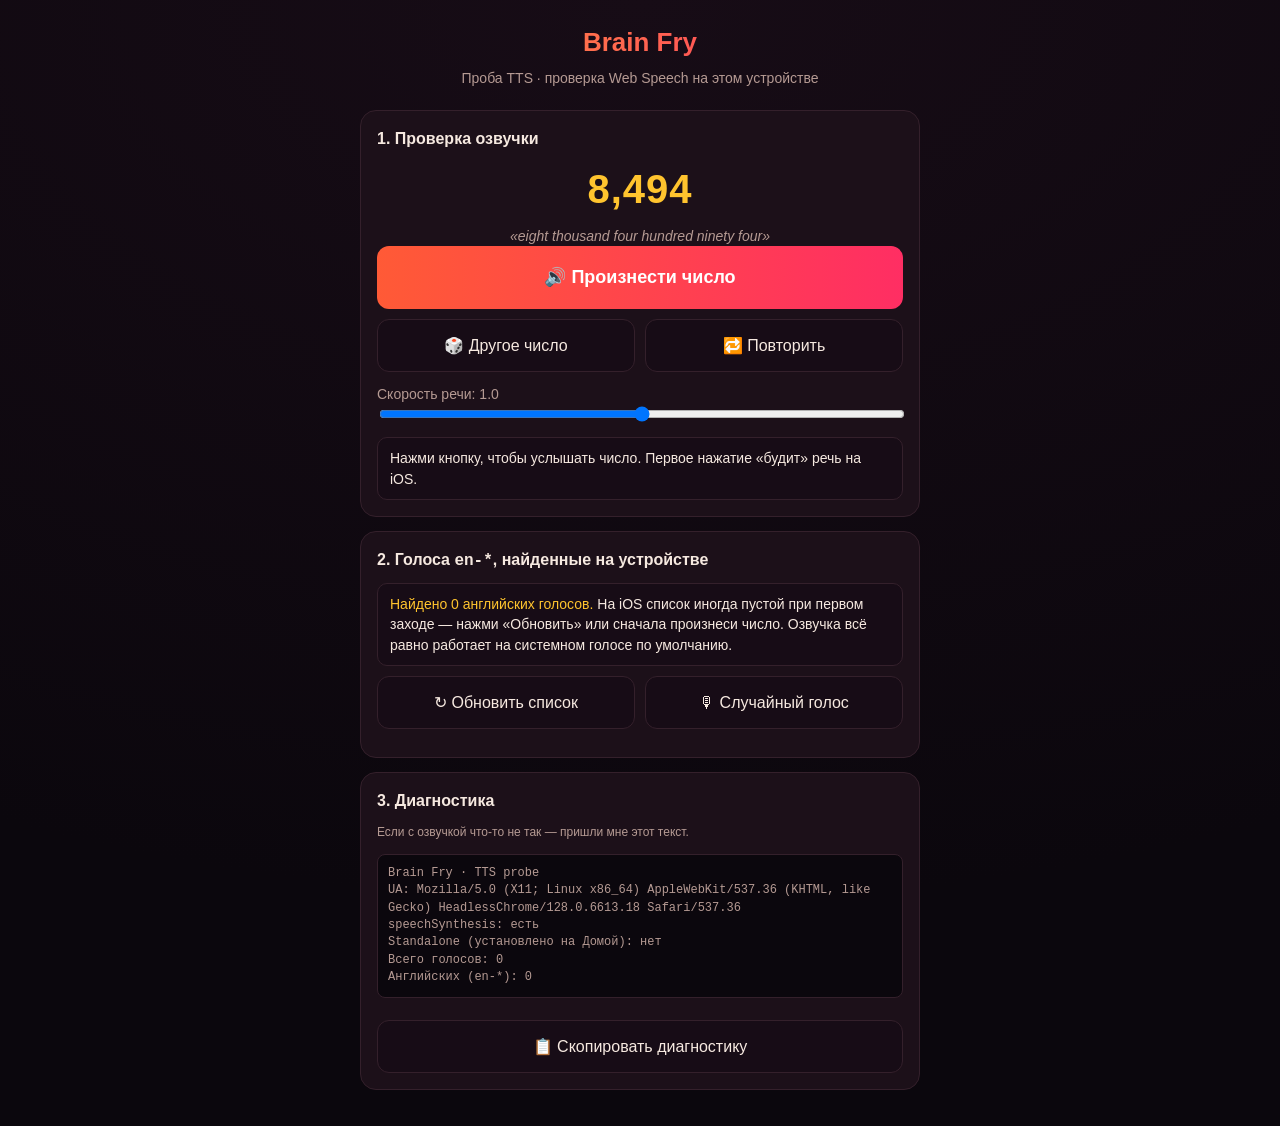
==== index.html @ 61858d89 "TTS probe: voice diagnostics + test number playback Co-Authored-By: Claude Opus 4.8 <noreply@anthrop" ====
<!DOCTYPE html>
<html lang="ru">
<head>
  <meta charset="utf-8" />
  <meta name="viewport" content="width=device-width, initial-scale=1, viewport-fit=cover, maximum-scale=1" />
  <meta name="apple-mobile-web-app-capable" content="yes" />
  <meta name="apple-mobile-web-app-status-bar-style" content="black-translucent" />
  <title>Brain Fry — проба TTS</title>
  <style>
    :root {
      --bg: #0b070d;
      --bg2: #170c16;
      --card: #1c1019;
      --text: #f6e9e0;
      --muted: #b59a93;
      --accent: #ff5a36;
      --accent2: #ff2e63;
      --good: #36d399;
      --warn: #ffc42e;
      --line: #34202b;
    }
    * { box-sizing: border-box; -webkit-tap-highlight-color: transparent; }
    html, body { margin: 0; padding: 0; }
    body {
      font-family: -apple-system, BlinkMacSystemFont, "Segoe UI", Roboto, sans-serif;
      background: radial-gradient(120% 80% at 50% 0%, var(--bg2), var(--bg));
      color: var(--text);
      min-height: 100vh;
      padding: env(safe-area-inset-top) 16px calc(env(safe-area-inset-bottom) + 24px);
      line-height: 1.45;
    }
    .wrap { max-width: 560px; margin: 0 auto; }
    header { text-align: center; padding: 24px 0 8px; }
    header h1 {
      font-size: 26px; margin: 0;
      background: linear-gradient(90deg, #ff9a3d, #ff2e63);
      -webkit-background-clip: text; background-clip: text; color: transparent;
    }
    header p { color: var(--muted); margin: 6px 0 0; font-size: 14px; }
    .card {
      background: var(--card);
      border: 1px solid var(--line);
      border-radius: 16px;
      padding: 16px;
      margin: 14px 0;
    }
    h2 { font-size: 16px; margin: 0 0 10px; }
    button {
      font: inherit;
      color: var(--text);
      background: var(--bg2);
      border: 1px solid var(--line);
      border-radius: 12px;
      padding: 14px 16px;
      cursor: pointer;
      touch-action: manipulation;
    }
    button:active { transform: translateY(1px); }
    .btn-primary {
      width: 100%;
      font-size: 18px;
      font-weight: 600;
      background: linear-gradient(90deg, var(--accent), var(--accent2));
      border: none;
      color: #fff;
      padding: 18px;
    }
    .row { display: flex; gap: 10px; flex-wrap: wrap; margin-top: 10px; }
    .row button { flex: 1; min-width: 120px; }
    .big-number {
      text-align: center;
      font-size: 40px;
      font-weight: 700;
      letter-spacing: 1px;
      margin: 8px 0;
      color: var(--warn);
    }
    .spoken {
      text-align: center; color: var(--muted); font-size: 14px;
      min-height: 20px; font-style: italic;
    }
    .status {
      font-size: 14px; padding: 10px 12px; border-radius: 10px;
      background: var(--bg2); border: 1px solid var(--line); margin-top: 10px;
      word-break: break-word;
    }
    .ok { color: var(--good); }
    .bad { color: var(--accent2); }
    .warnc { color: var(--warn); }
    ul.voices { list-style: none; margin: 8px 0 0; padding: 0; }
    ul.voices li {
      padding: 8px 10px; border-bottom: 1px solid var(--line);
      font-size: 14px; display: flex; justify-content: space-between; gap: 8px;
    }
    ul.voices li:last-child { border-bottom: none; }
    .vname { font-weight: 600; }
    .vmeta { color: var(--muted); font-size: 12px; text-align: right; }
    .pill {
      display: inline-block; font-size: 11px; padding: 2px 8px; border-radius: 999px;
      background: var(--bg); border: 1px solid var(--line); color: var(--muted); margin-left: 6px;
    }
    .pill.def { color: var(--good); border-color: var(--good); }
    label.field { display: block; margin-top: 12px; font-size: 14px; color: var(--muted); }
    input[type=range] { width: 100%; }
    .small { font-size: 12px; color: var(--muted); }
    pre {
      white-space: pre-wrap; word-break: break-word; font-size: 12px;
      background: var(--bg); padding: 10px; border-radius: 8px; border: 1px solid var(--line);
      color: var(--muted); max-height: 220px; overflow: auto;
    }
  </style>
</head>
<body>
  <div class="wrap">
    <header>
      <h1>Brain Fry</h1>
      <p>Проба TTS · проверка Web Speech на этом устройстве</p>
    </header>

    <div class="card">
      <h2>1. Проверка озвучки</h2>
      <div class="big-number" id="num">—</div>
      <div class="spoken" id="spoken"></div>
      <button class="btn-primary" id="speakBtn">🔊 Произнести число</button>
      <div class="row">
        <button id="newBtn">🎲 Другое число</button>
        <button id="repeatBtn">🔁 Повторить</button>
      </div>
      <label class="field">Скорость речи: <span id="rateVal">1.0</span>
        <input type="range" id="rate" min="0.5" max="1.5" step="0.1" value="1.0" />
      </label>
      <div class="status" id="speakStatus">Нажми кнопку, чтобы услышать число. Первое нажатие «будит» речь на iOS.</div>
    </div>

    <div class="card">
      <h2>2. Голоса <code>en-*</code>, найденные на устройстве</h2>
      <div class="status" id="voiceSummary">Загружаю список голосов…</div>
      <ul class="voices" id="voiceList"></ul>
      <div class="row">
        <button id="reloadVoices">↻ Обновить список</button>
        <button id="randomVoice">🎙 Случайный голос</button>
      </div>
      <p class="small" id="randomNote"></p>
    </div>

    <div class="card">
      <h2>3. Диагностика</h2>
      <p class="small">Если с озвучкой что-то не так — пришли мне этот текст.</p>
      <pre id="diag">собираю…</pre>
      <button id="copyDiag" style="width:100%; margin-top:10px;">📋 Скопировать диагностику</button>
    </div>
  </div>

  <script>
  (function () {
    "use strict";

    var synth = window.speechSynthesis;
    var supported = !!synth && typeof SpeechSynthesisUtterance !== "undefined";

    var el = function (id) { return document.getElementById(id); };
    var numEl = el("num"), spokenEl = el("spoken"), speakStatus = el("speakStatus");
    var voiceList = el("voiceList"), voiceSummary = el("voiceSummary");
    var diagEl = el("diag"), randomNoteEl = el("randomNote");
    var rateInput = el("rate"), rateVal = el("rateVal");

    var currentNumber = null;
    var currentText = "";
    var chosenVoice = null;       // null = системный дефолт
    var useRandomVoice = false;
    var voices = [];
    var resumeTimer = null;

    // ---------- число -> английские слова (минимальная версия для пробы) ----------
    var ONES = ["zero","one","two","three","four","five","six","seven","eight","nine","ten",
      "eleven","twelve","thirteen","fourteen","fifteen","sixteen","seventeen","eighteen","nineteen"];
    var TENS = ["","","twenty","thirty","forty","fifty","sixty","seventy","eighty","ninety"];

    function under1000(n) {
      var w = [];
      if (n >= 100) { w.push(ONES[Math.floor(n / 100)], "hundred"); n %= 100; }
      if (n >= 20) { w.push(TENS[Math.floor(n / 10)]); if (n % 10) w.push(ONES[n % 10]); }
      else if (n > 0) { w.push(ONES[n]); }
      return w.join(" ");
    }
    function numberToWords(n) {
      if (n === 0) return "zero";
      var parts = [];
      var scales = [["million", 1000000], ["thousand", 1000]];
      for (var i = 0; i < scales.length; i++) {
        var div = scales[i][1];
        if (n >= div) {
          parts.push(under1000(Math.floor(n / div)) + " " + scales[i][0]);
          n %= div;
        }
      }
      if (n > 0) parts.push(under1000(n));
      return parts.join(" ");
    }

    function newNumber() {
      // случайное 3–6-значное число для пробы
      var digits = 3 + Math.floor(Math.random() * 4);
      var min = Math.pow(10, digits - 1);
      var max = Math.pow(10, digits) - 1;
      currentNumber = min + Math.floor(Math.random() * (max - min + 1));
      currentText = numberToWords(currentNumber);
      numEl.textContent = currentNumber.toLocaleString("en-US");
      spokenEl.textContent = "«" + currentText + "»";
    }

    // ---------- голоса ----------
    function loadVoices() {
      var all = synth ? synth.getVoices() : [];
      voices = all.filter(function (v) { return /^en(-|_|$)/i.test(v.lang); });
      renderVoices(all.length);
      updateDiag(all);
    }

    function renderVoices(totalCount) {
      voiceList.innerHTML = "";
      if (!supported) {
        voiceSummary.innerHTML = '<span class="bad">Web Speech API не поддерживается этим браузером.</span>';
        return;
      }
      if (voices.length === 0) {
        voiceSummary.innerHTML = '<span class="warnc">Найдено 0 английских голосов'
          + (totalCount ? " (всего голосов: " + totalCount + ")" : "")
          + '.</span> На iOS список иногда пустой при первом заходе — нажми «Обновить» или сначала произнеси число. Озвучка всё равно работает на системном голосе по умолчанию.';
        return;
      }
      voiceSummary.innerHTML = '<span class="ok">Найдено английских голосов: ' + voices.length + '</span> (всего: ' + totalCount + ').';
      voices.forEach(function (v) {
        var li = document.createElement("li");
        var left = document.createElement("div");
        left.innerHTML = '<span class="vname">' + v.name + '</span>'
          + (v.default ? '<span class="pill def">по умолчанию</span>' : '')
          + (v.localService ? '' : '<span class="pill">сетевой</span>');
        var right = document.createElement("div");
        right.className = "vmeta";
        right.textContent = v.lang;
        li.appendChild(left); li.appendChild(right);
        li.addEventListener("click", function () {
          chosenVoice = v; useRandomVoice = false;
          randomNoteEl.textContent = "Выбран голос: " + v.name + ". Нажми «Произнести число».";
        });
        voiceList.appendChild(li);
      });
    }

    function pickRandomVoice() {
      if (voices.length > 1) {
        chosenVoice = voices[Math.floor(Math.random() * voices.length)];
        useRandomVoice = true;
        randomNoteEl.innerHTML = '<span class="ok">Случайный голос: ' + chosenVoice.name + '</span>';
      } else {
        chosenVoice = null;
        randomNoteEl.innerHTML = '<span class="warnc">Голосов ≤ 1 — фолбэк на системный по умолчанию (так и задумано для iOS).</span>';
      }
    }

    // ---------- речь с обходами iOS ----------
    function speak(text) {
      if (!supported) { speakStatus.innerHTML = '<span class="bad">Web Speech не поддерживается.</span>'; return; }
      try { synth.cancel(); } catch (e) {}

      var u = new SpeechSynthesisUtterance(text);
      u.lang = (chosenVoice && chosenVoice.lang) || "en-US";
      u.rate = parseFloat(rateInput.value) || 1.0;
      if (chosenVoice) u.voice = chosenVoice;

      u.onstart = function () {
        speakStatus.innerHTML = '<span class="ok">▶ Говорю…</span> голос: '
          + (u.voice ? u.voice.name : "системный по умолчанию") + ', скорость ' + u.rate.toFixed(1);
        startResumeKeepalive();
      };
      u.onend = function () {
        speakStatus.innerHTML = '<span class="ok">✓ Озвучка прошла.</span> Слышно? Тогда главный риск §10 закрыт 🎉';
        stopResumeKeepalive();
      };
      u.onerror = function (ev) {
        speakStatus.innerHTML = '<span class="bad">Ошибка озвучки: ' + (ev.error || "неизвестно") + '</span>';
        stopResumeKeepalive();
      };

      synth.speak(u);

      // на iOS иногда speak() молчит, если голоса ещё не догрузились — мягкая повторная попытка
      setTimeout(function () {
        if (!synth.speaking && !synth.pending) {
          loadVoices();
        }
      }, 300);
    }

    function startResumeKeepalive() {
      stopResumeKeepalive();
      resumeTimer = setInterval(function () {
        if (synth.speaking) { try { synth.resume(); } catch (e) {} }
        else { stopResumeKeepalive(); }
      }, 4000);
    }
    function stopResumeKeepalive() {
      if (resumeTimer) { clearInterval(resumeTimer); resumeTimer = null; }
    }

    // ---------- диагностика ----------
    function updateDiag(all) {
      var lines = [];
      lines.push("Brain Fry · TTS probe");
      lines.push("UA: " + navigator.userAgent);
      lines.push("speechSynthesis: " + (supported ? "есть" : "НЕТ"));
      lines.push("Standalone (установлено на Домой): " + (window.navigator.standalone === true ? "да" : "нет"));
      lines.push("Всего голосов: " + (all ? all.length : 0));
      lines.push("Английских (en-*): " + voices.length);
      voices.forEach(function (v) {
        lines.push("  • " + v.name + " [" + v.lang + "]"
          + (v.default ? " default" : "") + (v.localService ? " local" : " network"));
      });
      diagEl.textContent = lines.join("\n");
    }

    // ---------- события ----------
    el("speakBtn").addEventListener("click", function () {
      if (currentNumber === null) newNumber();
      if (useRandomVoice) pickRandomVoice();
      speak(currentText);
    });
    el("newBtn").addEventListener("click", function () {
      newNumber();
      if (useRandomVoice) pickRandomVoice();
      speak(currentText);
    });
    el("repeatBtn").addEventListener("click", function () {
      if (currentNumber === null) newNumber();
      speak(currentText);
    });
    el("reloadVoices").addEventListener("click", loadVoices);
    el("randomVoice").addEventListener("click", function () {
      pickRandomVoice();
      if (currentNumber === null) newNumber();
      speak(currentText);
    });
    rateInput.addEventListener("input", function () { rateVal.textContent = parseFloat(rateInput.value).toFixed(1); });
    el("copyDiag").addEventListener("click", function () {
      var t = diagEl.textContent;
      if (navigator.clipboard && navigator.clipboard.writeText) {
        navigator.clipboard.writeText(t).then(function () {
          el("copyDiag").textContent = "✓ Скопировано";
          setTimeout(function () { el("copyDiag").textContent = "📋 Скопировать диагностику"; }, 1500);
        });
      }
    });

    // обрыв в фоне — сбрасываем речь (§4.2)
    document.addEventListener("visibilitychange", function () {
      if (document.hidden) { try { synth.cancel(); } catch (e) {} stopResumeKeepalive(); }
    });

    // голоса приходят асинхронно — ждём voiceschanged (§4.2)
    if (supported && typeof synth.onvoiceschanged !== "undefined") {
      synth.onvoiceschanged = loadVoices;
    }

    newNumber();
    loadVoices();
    // несколько отложенных попыток — iOS любит отдавать голоса не сразу
    setTimeout(loadVoices, 250);
    setTimeout(loadVoices, 1000);
    setTimeout(loadVoices, 2500);
  })();
  </script>
</body>
</html>
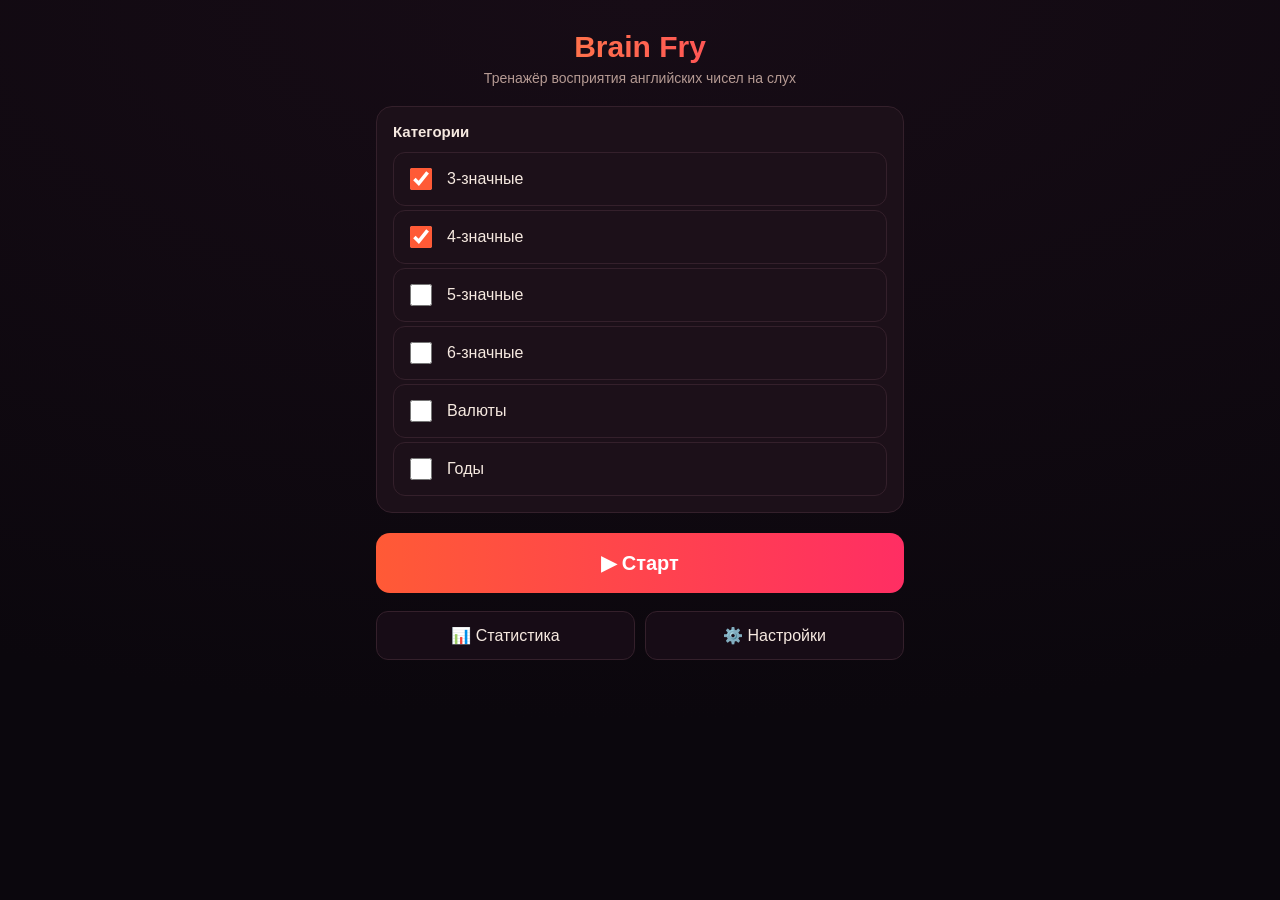
==== commit 4d6e960f: "Full v1 app: setup/session/stats/settings, generator, custom keypad, PWA + icons + service worker Co" ====
--- a/index.html
+++ b/index.html
@@ -2,373 +2,133 @@
 <html lang="ru">
 <head>
   <meta charset="utf-8" />
-  <meta name="viewport" content="width=device-width, initial-scale=1, viewport-fit=cover, maximum-scale=1" />
+  <meta name="viewport" content="width=device-width, initial-scale=1, viewport-fit=cover, maximum-scale=1, user-scalable=no" />
+  <meta name="theme-color" content="#0b070d" />
   <meta name="apple-mobile-web-app-capable" content="yes" />
+  <meta name="apple-mobile-web-app-title" content="Brain Fry" />
   <meta name="apple-mobile-web-app-status-bar-style" content="black-translucent" />
-  <title>Brain Fry — проба TTS</title>
-  <style>
-    :root {
-      --bg: #0b070d;
-      --bg2: #170c16;
-      --card: #1c1019;
-      --text: #f6e9e0;
-      --muted: #b59a93;
-      --accent: #ff5a36;
-      --accent2: #ff2e63;
-      --good: #36d399;
-      --warn: #ffc42e;
-      --line: #34202b;
-    }
-    * { box-sizing: border-box; -webkit-tap-highlight-color: transparent; }
-    html, body { margin: 0; padding: 0; }
-    body {
-      font-family: -apple-system, BlinkMacSystemFont, "Segoe UI", Roboto, sans-serif;
-      background: radial-gradient(120% 80% at 50% 0%, var(--bg2), var(--bg));
-      color: var(--text);
-      min-height: 100vh;
-      padding: env(safe-area-inset-top) 16px calc(env(safe-area-inset-bottom) + 24px);
-      line-height: 1.45;
-    }
-    .wrap { max-width: 560px; margin: 0 auto; }
-    header { text-align: center; padding: 24px 0 8px; }
-    header h1 {
-      font-size: 26px; margin: 0;
-      background: linear-gradient(90deg, #ff9a3d, #ff2e63);
-      -webkit-background-clip: text; background-clip: text; color: transparent;
-    }
-    header p { color: var(--muted); margin: 6px 0 0; font-size: 14px; }
-    .card {
-      background: var(--card);
-      border: 1px solid var(--line);
-      border-radius: 16px;
-      padding: 16px;
-      margin: 14px 0;
-    }
-    h2 { font-size: 16px; margin: 0 0 10px; }
-    button {
-      font: inherit;
-      color: var(--text);
-      background: var(--bg2);
-      border: 1px solid var(--line);
-      border-radius: 12px;
-      padding: 14px 16px;
-      cursor: pointer;
-      touch-action: manipulation;
-    }
-    button:active { transform: translateY(1px); }
-    .btn-primary {
-      width: 100%;
-      font-size: 18px;
-      font-weight: 600;
-      background: linear-gradient(90deg, var(--accent), var(--accent2));
-      border: none;
-      color: #fff;
-      padding: 18px;
-    }
-    .row { display: flex; gap: 10px; flex-wrap: wrap; margin-top: 10px; }
-    .row button { flex: 1; min-width: 120px; }
-    .big-number {
-      text-align: center;
-      font-size: 40px;
-      font-weight: 700;
-      letter-spacing: 1px;
-      margin: 8px 0;
-      color: var(--warn);
-    }
-    .spoken {
-      text-align: center; color: var(--muted); font-size: 14px;
-      min-height: 20px; font-style: italic;
-    }
-    .status {
-      font-size: 14px; padding: 10px 12px; border-radius: 10px;
-      background: var(--bg2); border: 1px solid var(--line); margin-top: 10px;
-      word-break: break-word;
-    }
-    .ok { color: var(--good); }
-    .bad { color: var(--accent2); }
-    .warnc { color: var(--warn); }
-    ul.voices { list-style: none; margin: 8px 0 0; padding: 0; }
-    ul.voices li {
-      padding: 8px 10px; border-bottom: 1px solid var(--line);
-      font-size: 14px; display: flex; justify-content: space-between; gap: 8px;
-    }
-    ul.voices li:last-child { border-bottom: none; }
-    .vname { font-weight: 600; }
-    .vmeta { color: var(--muted); font-size: 12px; text-align: right; }
-    .pill {
-      display: inline-block; font-size: 11px; padding: 2px 8px; border-radius: 999px;
-      background: var(--bg); border: 1px solid var(--line); color: var(--muted); margin-left: 6px;
-    }
-    .pill.def { color: var(--good); border-color: var(--good); }
-    label.field { display: block; margin-top: 12px; font-size: 14px; color: var(--muted); }
-    input[type=range] { width: 100%; }
-    .small { font-size: 12px; color: var(--muted); }
-    pre {
-      white-space: pre-wrap; word-break: break-word; font-size: 12px;
-      background: var(--bg); padding: 10px; border-radius: 8px; border: 1px solid var(--line);
-      color: var(--muted); max-height: 220px; overflow: auto;
-    }
-  </style>
+  <link rel="manifest" href="./manifest.webmanifest" />
+  <link rel="apple-touch-icon" href="./icons/icon-180.png" />
+  <link rel="icon" type="image/png" sizes="192x192" href="./icons/icon-192.png" />
+  <link rel="stylesheet" href="./css/app.css" />
+  <title>Brain Fry</title>
 </head>
 <body>
-  <div class="wrap">
-    <header>
+<div id="app">
+
+  <!-- ===================== SETUP ===================== -->
+  <section id="screen-setup" class="screen active">
+    <header class="brand">
       <h1>Brain Fry</h1>
-      <p>Проба TTS · проверка Web Speech на этом устройстве</p>
+      <p>Тренажёр восприятия английских чисел на слух</p>
     </header>
 
     <div class="card">
-      <h2>1. Проверка озвучки</h2>
-      <div class="big-number" id="num">—</div>
-      <div class="spoken" id="spoken"></div>
-      <button class="btn-primary" id="speakBtn">🔊 Произнести число</button>
+      <h2>Категории</h2>
+      <div id="cat-list" class="checks"></div>
+
+      <div id="currency-box" class="subbox hidden">
+        <button id="currency-toggle" class="link-btn" type="button">Какие валюты ▾</button>
+        <div id="currency-chips" class="chips hidden"></div>
+      </div>
+    </div>
+
+    <button id="start-btn" class="btn-primary">▶ Старт</button>
+    <p id="setup-hint" class="hint"></p>
+
+    <nav class="bottom-nav">
+      <button data-go="stats" class="nav-btn">📊 Статистика</button>
+      <button data-go="settings" class="nav-btn">⚙️ Настройки</button>
+    </nav>
+  </section>
+
+  <!-- ===================== SESSION ===================== -->
+  <section id="screen-session" class="screen">
+    <header class="session-top">
+      <button id="stop-btn" class="ghost-btn">■ Стоп</button>
+      <div id="progress" class="progress">0</div>
+      <div id="session-timer" class="progress muted">0:00</div>
+    </header>
+
+    <div class="listen-area">
+      <button id="repeat-btn" class="speaker" aria-label="Повторить">🔊</button>
+      <p class="listen-hint">Слушай число и введи его цифрами</p>
+      <div id="answer-display" class="answer-display">&nbsp;</div>
+      <div id="feedback" class="feedback">&nbsp;</div>
+    </div>
+
+    <div class="session-controls">
+      <button id="skip-btn" class="ghost-btn wide">⏭ Пропустить</button>
+    </div>
+
+    <div id="keypad" class="keypad"></div>
+  </section>
+
+  <!-- ===================== STATS ===================== -->
+  <section id="screen-stats" class="screen">
+    <header class="sub-header">
+      <button data-go="setup" class="back-btn">‹ Назад</button>
+      <h2>Статистика</h2>
+    </header>
+
+    <div class="period-tabs" id="period-tabs">
+      <button data-p="day" class="tab">День</button>
+      <button data-p="week" class="tab active">Неделя</button>
+      <button data-p="month" class="tab">Месяц</button>
+      <button data-p="all" class="tab">Всё время</button>
+    </div>
+
+    <div id="stats-body"></div>
+
+    <div class="card">
+      <h2>Данные</h2>
+      <p class="hint">Данные хранятся только в этом браузере. Чистка кэша или смена устройства = потеря. Делай экспорт.</p>
       <div class="row">
-        <button id="newBtn">🎲 Другое число</button>
-        <button id="repeatBtn">🔁 Повторить</button>
+        <button id="export-btn" class="ghost-btn">⬇ Экспорт JSON</button>
+        <button id="import-btn" class="ghost-btn">⬆ Импорт JSON</button>
       </div>
-      <label class="field">Скорость речи: <span id="rateVal">1.0</span>
-        <input type="range" id="rate" min="0.5" max="1.5" step="0.1" value="1.0" />
-      </label>
-      <div class="status" id="speakStatus">Нажми кнопку, чтобы услышать число. Первое нажатие «будит» речь на iOS.</div>
+      <input id="import-file" type="file" accept="application/json,.json" hidden />
+    </div>
+  </section>
+
+  <!-- ===================== SETTINGS ===================== -->
+  <section id="screen-settings" class="screen">
+    <header class="sub-header">
+      <button data-go="setup" class="back-btn">‹ Назад</button>
+      <h2>Настройки</h2>
+    </header>
+
+    <div class="card">
+      <h2>Скорость речи</h2>
+      <div id="rate-presets" class="chips"></div>
     </div>
 
     <div class="card">
-      <h2>2. Голоса <code>en-*</code>, найденные на устройстве</h2>
-      <div class="status" id="voiceSummary">Загружаю список голосов…</div>
-      <ul class="voices" id="voiceList"></ul>
-      <div class="row">
-        <button id="reloadVoices">↻ Обновить список</button>
-        <button id="randomVoice">🎙 Случайный голос</button>
-      </div>
-      <p class="small" id="randomNote"></p>
+      <h2>Голос</h2>
+      <div id="voice-modes" class="chips"></div>
+      <p class="hint">«Случайный» работает не на всех айфонах — если годных голосов мало, тихо берётся системный по умолчанию.</p>
     </div>
 
     <div class="card">
-      <h2>3. Диагностика</h2>
-      <p class="small">Если с озвучкой что-то не так — пришли мне этот текст.</p>
-      <pre id="diag">собираю…</pre>
-      <button id="copyDiag" style="width:100%; margin-top:10px;">📋 Скопировать диагностику</button>
+      <h2>Усложнитель</h2>
+      <label class="toggle-row">
+        <span>Обрамляющие фразы<br><small class="hint">Число вшивается в английскую фразу — вычленяй на слух</small></span>
+        <input type="checkbox" id="framing-toggle" />
+      </label>
     </div>
-  </div>
 
-  <script>
-  (function () {
-    "use strict";
+    <div class="card">
+      <h2>Голоса на этом устройстве <span class="hint">(диагностика)</span></h2>
+      <div id="voice-diag" class="voice-diag"></div>
+    </div>
 
-    var synth = window.speechSynthesis;
-    var supported = !!synth && typeof SpeechSynthesisUtterance !== "undefined";
+    <div class="card">
+      <button id="clear-btn" class="ghost-btn danger">🗑 Очистить всю статистику</button>
+    </div>
+  </section>
 
-    var el = function (id) { return document.getElementById(id); };
-    var numEl = el("num"), spokenEl = el("spoken"), speakStatus = el("speakStatus");
-    var voiceList = el("voiceList"), voiceSummary = el("voiceSummary");
-    var diagEl = el("diag"), randomNoteEl = el("randomNote");
-    var rateInput = el("rate"), rateVal = el("rateVal");
+</div>
 
-    var currentNumber = null;
-    var currentText = "";
-    var chosenVoice = null;       // null = системный дефолт
-    var useRandomVoice = false;
-    var voices = [];
-    var resumeTimer = null;
-
-    // ---------- число -> английские слова (минимальная версия для пробы) ----------
-    var ONES = ["zero","one","two","three","four","five","six","seven","eight","nine","ten",
-      "eleven","twelve","thirteen","fourteen","fifteen","sixteen","seventeen","eighteen","nineteen"];
-    var TENS = ["","","twenty","thirty","forty","fifty","sixty","seventy","eighty","ninety"];
-
-    function under1000(n) {
-      var w = [];
-      if (n >= 100) { w.push(ONES[Math.floor(n / 100)], "hundred"); n %= 100; }
-      if (n >= 20) { w.push(TENS[Math.floor(n / 10)]); if (n % 10) w.push(ONES[n % 10]); }
-      else if (n > 0) { w.push(ONES[n]); }
-      return w.join(" ");
-    }
-    function numberToWords(n) {
-      if (n === 0) return "zero";
-      var parts = [];
-      var scales = [["million", 1000000], ["thousand", 1000]];
-      for (var i = 0; i < scales.length; i++) {
-        var div = scales[i][1];
-        if (n >= div) {
-          parts.push(under1000(Math.floor(n / div)) + " " + scales[i][0]);
-          n %= div;
-        }
-      }
-      if (n > 0) parts.push(under1000(n));
-      return parts.join(" ");
-    }
-
-    function newNumber() {
-      // случайное 3–6-значное число для пробы
-      var digits = 3 + Math.floor(Math.random() * 4);
-      var min = Math.pow(10, digits - 1);
-      var max = Math.pow(10, digits) - 1;
-      currentNumber = min + Math.floor(Math.random() * (max - min + 1));
-      currentText = numberToWords(currentNumber);
-      numEl.textContent = currentNumber.toLocaleString("en-US");
-      spokenEl.textContent = "«" + currentText + "»";
-    }
-
-    // ---------- голоса ----------
-    function loadVoices() {
-      var all = synth ? synth.getVoices() : [];
-      voices = all.filter(function (v) { return /^en(-|_|$)/i.test(v.lang); });
-      renderVoices(all.length);
-      updateDiag(all);
-    }
-
-    function renderVoices(totalCount) {
-      voiceList.innerHTML = "";
-      if (!supported) {
-        voiceSummary.innerHTML = '<span class="bad">Web Speech API не поддерживается этим браузером.</span>';
-        return;
-      }
-      if (voices.length === 0) {
-        voiceSummary.innerHTML = '<span class="warnc">Найдено 0 английских голосов'
-          + (totalCount ? " (всего голосов: " + totalCount + ")" : "")
-          + '.</span> На iOS список иногда пустой при первом заходе — нажми «Обновить» или сначала произнеси число. Озвучка всё равно работает на системном голосе по умолчанию.';
-        return;
-      }
-      voiceSummary.innerHTML = '<span class="ok">Найдено английских голосов: ' + voices.length + '</span> (всего: ' + totalCount + ').';
-      voices.forEach(function (v) {
-        var li = document.createElement("li");
-        var left = document.createElement("div");
-        left.innerHTML = '<span class="vname">' + v.name + '</span>'
-          + (v.default ? '<span class="pill def">по умолчанию</span>' : '')
-          + (v.localService ? '' : '<span class="pill">сетевой</span>');
-        var right = document.createElement("div");
-        right.className = "vmeta";
-        right.textContent = v.lang;
-        li.appendChild(left); li.appendChild(right);
-        li.addEventListener("click", function () {
-          chosenVoice = v; useRandomVoice = false;
-          randomNoteEl.textContent = "Выбран голос: " + v.name + ". Нажми «Произнести число».";
-        });
-        voiceList.appendChild(li);
-      });
-    }
-
-    function pickRandomVoice() {
-      if (voices.length > 1) {
-        chosenVoice = voices[Math.floor(Math.random() * voices.length)];
-        useRandomVoice = true;
-        randomNoteEl.innerHTML = '<span class="ok">Случайный голос: ' + chosenVoice.name + '</span>';
-      } else {
-        chosenVoice = null;
-        randomNoteEl.innerHTML = '<span class="warnc">Голосов ≤ 1 — фолбэк на системный по умолчанию (так и задумано для iOS).</span>';
-      }
-    }
-
-    // ---------- речь с обходами iOS ----------
-    function speak(text) {
-      if (!supported) { speakStatus.innerHTML = '<span class="bad">Web Speech не поддерживается.</span>'; return; }
-      try { synth.cancel(); } catch (e) {}
-
-      var u = new SpeechSynthesisUtterance(text);
-      u.lang = (chosenVoice && chosenVoice.lang) || "en-US";
-      u.rate = parseFloat(rateInput.value) || 1.0;
-      if (chosenVoice) u.voice = chosenVoice;
-
-      u.onstart = function () {
-        speakStatus.innerHTML = '<span class="ok">▶ Говорю…</span> голос: '
-          + (u.voice ? u.voice.name : "системный по умолчанию") + ', скорость ' + u.rate.toFixed(1);
-        startResumeKeepalive();
-      };
-      u.onend = function () {
-        speakStatus.innerHTML = '<span class="ok">✓ Озвучка прошла.</span> Слышно? Тогда главный риск §10 закрыт 🎉';
-        stopResumeKeepalive();
-      };
-      u.onerror = function (ev) {
-        speakStatus.innerHTML = '<span class="bad">Ошибка озвучки: ' + (ev.error || "неизвестно") + '</span>';
-        stopResumeKeepalive();
-      };
-
-      synth.speak(u);
-
-      // на iOS иногда speak() молчит, если голоса ещё не догрузились — мягкая повторная попытка
-      setTimeout(function () {
-        if (!synth.speaking && !synth.pending) {
-          loadVoices();
-        }
-      }, 300);
-    }
-
-    function startResumeKeepalive() {
-      stopResumeKeepalive();
-      resumeTimer = setInterval(function () {
-        if (synth.speaking) { try { synth.resume(); } catch (e) {} }
-        else { stopResumeKeepalive(); }
-      }, 4000);
-    }
-    function stopResumeKeepalive() {
-      if (resumeTimer) { clearInterval(resumeTimer); resumeTimer = null; }
-    }
-
-    // ---------- диагностика ----------
-    function updateDiag(all) {
-      var lines = [];
-      lines.push("Brain Fry · TTS probe");
-      lines.push("UA: " + navigator.userAgent);
-      lines.push("speechSynthesis: " + (supported ? "есть" : "НЕТ"));
-      lines.push("Standalone (установлено на Домой): " + (window.navigator.standalone === true ? "да" : "нет"));
-      lines.push("Всего голосов: " + (all ? all.length : 0));
-      lines.push("Английских (en-*): " + voices.length);
-      voices.forEach(function (v) {
-        lines.push("  • " + v.name + " [" + v.lang + "]"
-          + (v.default ? " default" : "") + (v.localService ? " local" : " network"));
-      });
-      diagEl.textContent = lines.join("\n");
-    }
-
-    // ---------- события ----------
-    el("speakBtn").addEventListener("click", function () {
-      if (currentNumber === null) newNumber();
-      if (useRandomVoice) pickRandomVoice();
-      speak(currentText);
-    });
-    el("newBtn").addEventListener("click", function () {
-      newNumber();
-      if (useRandomVoice) pickRandomVoice();
-      speak(currentText);
-    });
-    el("repeatBtn").addEventListener("click", function () {
-      if (currentNumber === null) newNumber();
-      speak(currentText);
-    });
-    el("reloadVoices").addEventListener("click", loadVoices);
-    el("randomVoice").addEventListener("click", function () {
-      pickRandomVoice();
-      if (currentNumber === null) newNumber();
-      speak(currentText);
-    });
-    rateInput.addEventListener("input", function () { rateVal.textContent = parseFloat(rateInput.value).toFixed(1); });
-    el("copyDiag").addEventListener("click", function () {
-      var t = diagEl.textContent;
-      if (navigator.clipboard && navigator.clipboard.writeText) {
-        navigator.clipboard.writeText(t).then(function () {
-          el("copyDiag").textContent = "✓ Скопировано";
-          setTimeout(function () { el("copyDiag").textContent = "📋 Скопировать диагностику"; }, 1500);
-        });
-      }
-    });
-
-    // обрыв в фоне — сбрасываем речь (§4.2)
-    document.addEventListener("visibilitychange", function () {
-      if (document.hidden) { try { synth.cancel(); } catch (e) {} stopResumeKeepalive(); }
-    });
-
-    // голоса приходят асинхронно — ждём voiceschanged (§4.2)
-    if (supported && typeof synth.onvoiceschanged !== "undefined") {
-      synth.onvoiceschanged = loadVoices;
-    }
-
-    newNumber();
-    loadVoices();
-    // несколько отложенных попыток — iOS любит отдавать голоса не сразу
-    setTimeout(loadVoices, 250);
-    setTimeout(loadVoices, 1000);
-    setTimeout(loadVoices, 2500);
-  })();
-  </script>
+<script type="module" src="./js/app.js"></script>
 </body>
 </html>
--- a/css/app.css
+++ b/css/app.css
@@ -0,0 +1,157 @@
+:root {
+  --bg: #0b070d;
+  --bg2: #170c16;
+  --card: #1c1019;
+  --text: #f6e9e0;
+  --muted: #b59a93;
+  --accent: #ff5a36;
+  --accent2: #ff2e63;
+  --amber: #ffc42e;
+  --good: #36d399;
+  --bad: #ff2e63;
+  --line: #34202b;
+}
+* { box-sizing: border-box; -webkit-tap-highlight-color: transparent; }
+html, body { margin: 0; padding: 0; height: 100%; }
+body {
+  font-family: -apple-system, BlinkMacSystemFont, "Segoe UI", Roboto, sans-serif;
+  background: radial-gradient(120% 80% at 50% 0%, var(--bg2), var(--bg));
+  color: var(--text);
+  min-height: 100%;
+  -webkit-user-select: none; user-select: none;
+}
+#app {
+  max-width: 560px; margin: 0 auto;
+  padding: calc(env(safe-area-inset-top) + 8px) 16px calc(env(safe-area-inset-bottom) + 24px);
+}
+
+/* экраны */
+.screen { display: none; }
+.screen.active { display: block; animation: fade .2s ease; }
+@keyframes fade { from { opacity: 0; } to { opacity: 1; } }
+
+.brand { text-align: center; padding: 22px 0 6px; }
+.brand h1 {
+  font-size: 30px; margin: 0;
+  background: linear-gradient(90deg, #ff9a3d, #ff2e63);
+  -webkit-background-clip: text; background-clip: text; color: transparent;
+}
+.brand p { color: var(--muted); margin: 6px 0 0; font-size: 14px; }
+
+.sub-header, .session-top { display: flex; align-items: center; gap: 12px; padding: 10px 0; }
+.sub-header h2 { font-size: 18px; margin: 0; }
+.session-top { justify-content: space-between; }
+
+.card {
+  background: var(--card); border: 1px solid var(--line);
+  border-radius: 16px; padding: 16px; margin: 14px 0;
+}
+.card h2 { font-size: 15px; margin: 0 0 12px; }
+.hint { color: var(--muted); font-size: 13px; }
+small.hint { font-size: 12px; }
+
+/* кнопки */
+button { font: inherit; color: var(--text); cursor: pointer; touch-action: manipulation; }
+button:active { transform: translateY(1px); }
+.btn-primary {
+  width: 100%; font-size: 20px; font-weight: 700; color: #fff;
+  background: linear-gradient(90deg, var(--accent), var(--accent2));
+  border: none; border-radius: 14px; padding: 18px; margin-top: 6px;
+}
+.btn-primary:disabled { opacity: .4; }
+.ghost-btn {
+  background: var(--bg2); border: 1px solid var(--line); border-radius: 12px;
+  padding: 12px 16px; color: var(--text);
+}
+.ghost-btn.wide { width: 100%; }
+.ghost-btn.danger { color: var(--bad); border-color: var(--bad); width: 100%; }
+.back-btn, .link-btn { background: none; border: none; color: var(--accent); padding: 4px 0; font-size: 15px; }
+.nav-btn { flex: 1; background: var(--bg2); border: 1px solid var(--line); border-radius: 12px; padding: 14px; }
+.bottom-nav { display: flex; gap: 10px; margin-top: 18px; }
+
+/* setup */
+.checks { display: grid; gap: 4px; }
+.check-row {
+  display: flex; align-items: center; gap: 12px; padding: 12px;
+  border: 1px solid var(--line); border-radius: 12px; font-size: 16px;
+}
+.check-row input { width: 22px; height: 22px; accent-color: var(--accent); }
+.subbox { margin-top: 12px; }
+.chips { display: flex; flex-wrap: wrap; gap: 8px; margin-top: 8px; }
+.chip {
+  background: var(--bg2); border: 1px solid var(--line); border-radius: 999px;
+  padding: 9px 14px; font-size: 14px; color: var(--muted);
+}
+.chip.on { background: linear-gradient(90deg, var(--accent), var(--accent2)); color: #fff; border-color: transparent; }
+.hidden { display: none; }
+
+/* session */
+.listen-area { text-align: center; padding: 18px 0 8px; }
+.speaker {
+  width: 110px; height: 110px; border-radius: 50%; font-size: 46px;
+  background: linear-gradient(160deg, var(--accent), var(--accent2));
+  border: none; color: #fff; box-shadow: 0 8px 30px rgba(255,90,54,.35);
+}
+.listen-hint { color: var(--muted); font-size: 14px; margin: 14px 0 8px; }
+.answer-display {
+  font-size: 38px; font-weight: 700; letter-spacing: 1px; min-height: 46px;
+  color: var(--amber); word-break: break-all;
+}
+.feedback { min-height: 22px; font-size: 16px; font-weight: 600; margin-top: 4px; }
+.feedback.good { color: var(--good); }
+.feedback.bad { color: var(--bad); }
+.feedback.skip { color: var(--amber); }
+.session-controls { margin: 6px 0 14px; }
+.shake { animation: shake .35s; }
+@keyframes shake { 0%,100%{transform:translateX(0)} 20%{transform:translateX(-9px)} 40%{transform:translateX(8px)} 60%{transform:translateX(-6px)} 80%{transform:translateX(4px)} }
+
+.progress { font-size: 20px; font-weight: 700; min-width: 44px; text-align: center; }
+.progress.muted { color: var(--muted); font-weight: 500; }
+
+/* keypad */
+.keypad { display: grid; grid-template-columns: repeat(3, 1fr); gap: 10px; }
+.key {
+  background: var(--bg2); border: 1px solid var(--line); border-radius: 14px;
+  font-size: 26px; font-weight: 600; padding: 18px 0; color: var(--text);
+}
+.key-back { color: var(--muted); }
+.key-submit {
+  grid-column: 1 / -1; font-size: 19px; font-weight: 700; color: #fff;
+  background: linear-gradient(90deg, var(--accent), var(--accent2)); border: none;
+}
+.keypad.no-dot .key-dot { opacity: .3; }
+
+/* stats */
+.period-tabs { display: flex; gap: 6px; margin: 8px 0; }
+.tab { flex: 1; background: var(--bg2); border: 1px solid var(--line); border-radius: 10px; padding: 10px 4px; font-size: 13px; color: var(--muted); }
+.tab.active { background: var(--card); color: var(--text); border-color: var(--accent); }
+.metrics { display: grid; grid-template-columns: repeat(3, 1fr); gap: 12px; }
+.metric { text-align: center; }
+.metric-val { font-size: 22px; font-weight: 700; color: var(--amber); }
+.metric-label { font-size: 11px; color: var(--muted); margin-top: 2px; }
+.bar-row { display: flex; align-items: center; gap: 10px; margin: 8px 0; font-size: 13px; }
+.bar-label { width: 78px; flex-shrink: 0; }
+.bar-track { flex: 1; height: 10px; background: var(--bg2); border-radius: 999px; overflow: hidden; }
+.bar-fill { display: block; height: 100%; background: linear-gradient(90deg, var(--accent), var(--accent2)); }
+.bar-val { width: 64px; text-align: right; flex-shrink: 0; }
+.weak { margin-top: 12px; padding: 10px; background: var(--bg2); border-radius: 10px; font-size: 14px; }
+.trend { width: 100%; height: auto; }
+.row { display: flex; gap: 10px; }
+.row .ghost-btn { flex: 1; }
+
+/* settings */
+.toggle-row { display: flex; align-items: center; justify-content: space-between; gap: 14px; }
+.toggle-row input { width: 50px; height: 30px; accent-color: var(--accent); }
+.voice-diag { max-height: 260px; overflow: auto; }
+.vrow { display: flex; justify-content: space-between; padding: 7px 2px; border-bottom: 1px solid var(--line); font-size: 13px; }
+.vrow.novelty { color: var(--muted); }
+
+/* toast */
+#toast {
+  position: fixed; left: 50%; bottom: calc(env(safe-area-inset-bottom) + 20px);
+  transform: translateX(-50%) translateY(20px);
+  background: #2a1620; border: 1px solid var(--line); color: var(--text);
+  padding: 12px 18px; border-radius: 12px; font-size: 14px; opacity: 0;
+  transition: all .25s ease; pointer-events: none; z-index: 50; max-width: 90%;
+}
+#toast.show { opacity: 1; transform: translateX(-50%) translateY(0); }
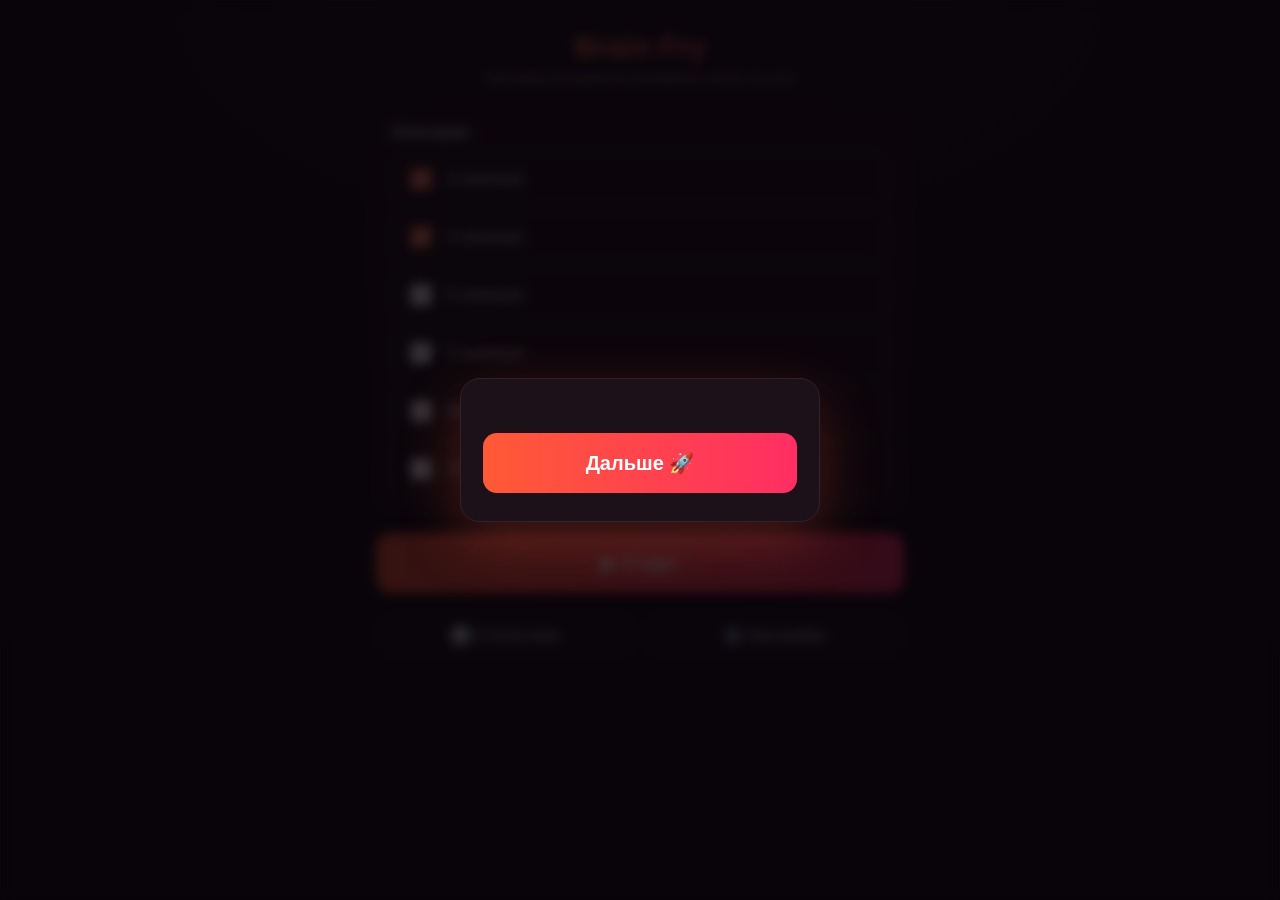
==== commit fc6b1472: "Daily goal (minutes) + random congratulation overlay; SW network-first so updates always reach the d" ====
--- a/index.html
+++ b/index.html
@@ -22,6 +22,8 @@
       <h1>Brain Fry</h1>
       <p>Тренажёр восприятия английских чисел на слух</p>
     </header>
+
+    <div id="goal-progress" class="goal-progress hidden"></div>
 
     <div class="card">
       <h2>Категории</h2>
@@ -53,6 +55,7 @@
     <div class="listen-area">
       <button id="repeat-btn" class="speaker" aria-label="Повторить">🔊</button>
       <p class="listen-hint">Слушай число и введи его цифрами</p>
+      <div id="session-rate" class="chips center" aria-label="Скорость речи"></div>
       <div id="answer-display" class="answer-display">&nbsp;</div>
       <div id="feedback" class="feedback">&nbsp;</div>
     </div>
@@ -110,6 +113,12 @@
     </div>
 
     <div class="card">
+      <h2>Цель на день</h2>
+      <div id="goal-presets" class="chips"></div>
+      <p class="hint">Суммируется время всех сессий за день. При достижении — поздравление.</p>
+    </div>
+
+    <div class="card">
       <h2>Усложнитель</h2>
       <label class="toggle-row">
         <span>Обрамляющие фразы<br><small class="hint">Число вшивается в английскую фразу — вычленяй на слух</small></span>
@@ -129,6 +138,14 @@
 
 </div>
 
+<!-- оверлей поздравления при достижении дневной цели -->
+<div id="congrats" class="congrats hidden">
+  <div class="congrats-card">
+    <div id="congrats-text" class="congrats-text"></div>
+    <button id="congrats-close" class="btn-primary">Дальше 🚀</button>
+  </div>
+</div>
+
 <script type="module" src="./js/app.js"></script>
 </body>
 </html>
--- a/css/app.css
+++ b/css/app.css
@@ -22,7 +22,12 @@
 }
 #app {
   max-width: 560px; margin: 0 auto;
-  padding: calc(env(safe-area-inset-top) + 8px) 16px calc(env(safe-area-inset-bottom) + 24px);
+  /* запас снизу, чтобы кнопки не уходили под плавающую адресную строку Safari */
+  padding: calc(env(safe-area-inset-top) + 8px) 16px calc(env(safe-area-inset-bottom) + 96px);
+}
+/* в установленном PWA адресной строки нет — убираем лишний запас */
+@media (display-mode: standalone) {
+  #app { padding-bottom: calc(env(safe-area-inset-bottom) + 24px); }
 }
 
 /* экраны */
@@ -78,10 +83,12 @@
 .check-row input { width: 22px; height: 22px; accent-color: var(--accent); }
 .subbox { margin-top: 12px; }
 .chips { display: flex; flex-wrap: wrap; gap: 8px; margin-top: 8px; }
+.chips.center { justify-content: center; margin: 4px 0 10px; }
 .chip {
   background: var(--bg2); border: 1px solid var(--line); border-radius: 999px;
   padding: 9px 14px; font-size: 14px; color: var(--muted);
 }
+.chip.small { padding: 6px 12px; font-size: 13px; }
 .chip.on { background: linear-gradient(90deg, var(--accent), var(--accent2)); color: #fff; border-color: transparent; }
 .hidden { display: none; }
 
@@ -146,6 +153,29 @@
 .vrow { display: flex; justify-content: space-between; padding: 7px 2px; border-bottom: 1px solid var(--line); font-size: 13px; }
 .vrow.novelty { color: var(--muted); }
 
+/* goal progress on setup */
+.goal-progress {
+  background: var(--card); border: 1px solid var(--line);
+  border-radius: 14px; padding: 12px 14px; margin: 12px 0 0;
+}
+.goal-line { display: flex; justify-content: space-between; font-size: 14px; margin-bottom: 8px; }
+.goal-track { height: 10px; background: var(--bg2); border-radius: 999px; overflow: hidden; }
+.goal-fill { display: block; height: 100%; background: linear-gradient(90deg, var(--accent), var(--amber)); transition: width .4s ease; }
+
+/* congrats overlay */
+.congrats {
+  position: fixed; inset: 0; z-index: 100;
+  background: rgba(8,4,9,.82); backdrop-filter: blur(6px);
+  display: flex; align-items: center; justify-content: center; padding: 24px;
+  animation: fade .2s ease;
+}
+.congrats-card {
+  background: var(--card); border: 1px solid var(--line);
+  border-radius: 20px; padding: 28px 22px; max-width: 360px; width: 100%;
+  text-align: center; box-shadow: 0 20px 60px rgba(255,90,54,.25);
+}
+.congrats-text { font-size: 22px; font-weight: 700; line-height: 1.3; margin-bottom: 20px; }
+
 /* toast */
 #toast {
   position: fixed; left: 50%; bottom: calc(env(safe-area-inset-bottom) + 20px);
